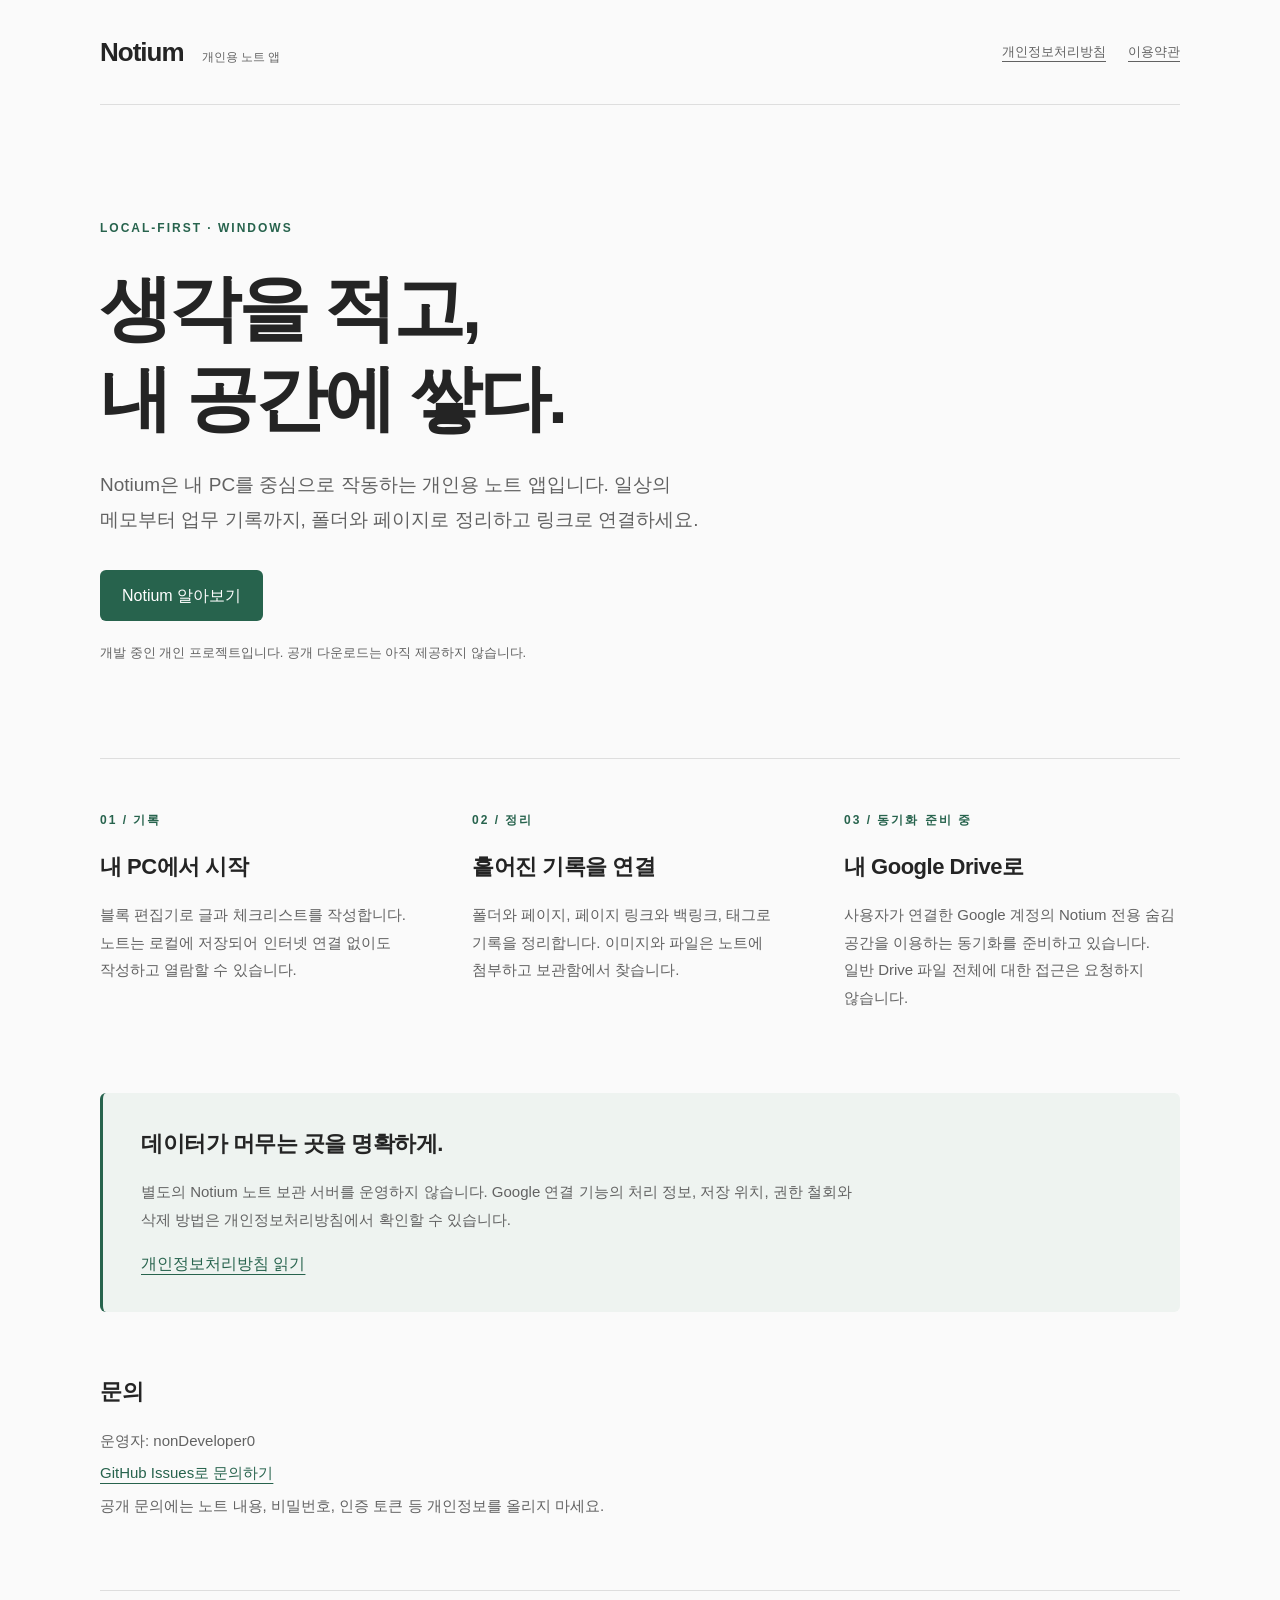
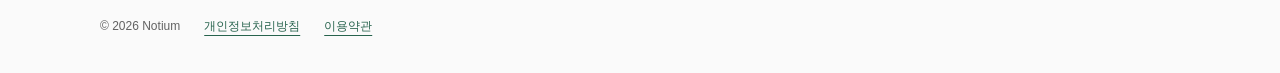
==== index.html @ f17eb492 "Create Notium homepage and privacy policies" ====
<!doctype html>
<html lang="ko">
  <head>
    <meta charset="utf-8" />
    <meta name="viewport" content="width=device-width, initial-scale=1" />
    <meta
      name="description"
      content="Notium은 내 PC에서 기록하고 정리하는 개인용 로컬 우선 노트 앱입니다."
    />
    <title>Notium — 내 기록의 자리</title>
    <link rel="stylesheet" href="style.css" />
  </head>
  <body>
    <a class="skip" href="#main">본문으로 이동</a>
    <header>
      <a class="brand" href="./">Notium<span>개인용 노트 앱</span></a>
      <nav aria-label="주 메뉴">
        <a href="privacy.html">개인정보처리방침</a><a href="terms.html">이용약관</a>
      </nav>
    </header>
    <main id="main">
      <section class="hero">
        <p class="eyebrow">LOCAL-FIRST · WINDOWS</p>
        <h1>생각을 적고,<br />내 공간에 쌓다.</h1>
        <p class="lead">
          Notium은 내 PC를 중심으로 작동하는 개인용 노트 앱입니다. 일상의 메모부터 업무 기록까지,
          폴더와 페이지로 정리하고 링크로 연결하세요.
        </p>
        <a class="button" href="#about">Notium 알아보기</a>
        <p class="status">개발 중인 개인 프로젝트입니다. 공개 다운로드는 아직 제공하지 않습니다.</p>
      </section>
      <section id="about" class="features" aria-label="주요 기능">
        <article>
          <p class="number">01 / 기록</p>
          <h2>내 PC에서 시작</h2>
          <p>
            블록 편집기로 글과 체크리스트를 작성합니다. 노트는 로컬에 저장되어 인터넷 연결 없이도
            작성하고 열람할 수 있습니다.
          </p>
        </article>
        <article>
          <p class="number">02 / 정리</p>
          <h2>흩어진 기록을 연결</h2>
          <p>
            폴더와 페이지, 페이지 링크와 백링크, 태그로 기록을 정리합니다. 이미지와 파일은 노트에
            첨부하고 보관함에서 찾습니다.
          </p>
        </article>
        <article>
          <p class="number">03 / 동기화 준비 중</p>
          <h2>내 Google Drive로</h2>
          <p>
            사용자가 연결한 Google 계정의 Notium 전용 숨김 공간을 이용하는 동기화를 준비하고
            있습니다. 일반 Drive 파일 전체에 대한 접근은 요청하지 않습니다.
          </p>
        </article>
      </section>
      <section class="notice">
        <h2>데이터가 머무는 곳을 명확하게.</h2>
        <p>
          별도의 Notium 노트 보관 서버를 운영하지 않습니다. Google 연결 기능의 처리 정보, 저장 위치,
          권한 철회와 삭제 방법은 개인정보처리방침에서 확인할 수 있습니다.
        </p>
        <a href="privacy.html">개인정보처리방침 읽기</a>
      </section>
      <section class="contact">
        <h2>문의</h2>
        <p>운영자: nonDeveloper0</p>
        <p>
          <a href="https://github.com/nonDeveloper0/Notium-site/issues">GitHub Issues로 문의하기</a>
        </p>
        <p class="muted">
          공개 문의에는 노트 내용, 비밀번호, 인증 토큰 등 개인정보를 올리지 마세요.
        </p>
      </section>
    </main>
    <footer>
      <span>© 2026 Notium</span><a href="privacy.html">개인정보처리방침</a
      ><a href="terms.html">이용약관</a>
    </footer>
  </body>
</html>
---- style.css ----
:root {
  color-scheme: light;
  --bg: #fafafa;
  --ink: #242424;
  --muted: #626262;
  --line: #dedede;
  --accent: #27634d;
}
* {
  box-sizing: border-box;
}
html {
  scroll-behavior: smooth;
}
body {
  margin: 0;
  background: var(--bg);
  color: var(--ink);
  font-family: 'Segoe UI', 'Malgun Gothic', sans-serif;
  line-height: 1.85;
  word-break: keep-all;
  overflow-wrap: anywhere;
}
a {
  color: var(--accent);
  text-underline-offset: 5px;
}
a:hover {
  text-decoration-thickness: 2px;
}
a:focus-visible {
  outline: 3px solid var(--accent);
  outline-offset: 5px;
}
header,
main,
footer {
  width: min(1080px, calc(100% - 64px));
  margin-inline: auto;
}
header {
  display: flex;
  justify-content: space-between;
  align-items: center;
  gap: 24px;
  padding-block: 28px;
  border-bottom: 1px solid var(--line);
}
.brand {
  color: var(--ink);
  font-size: 26px;
  font-weight: 750;
  letter-spacing: -1px;
  text-decoration: none;
}
.brand span {
  display: inline-block;
  margin-left: 18px;
  font-size: 12px;
  color: var(--muted);
  font-weight: 400;
  letter-spacing: 0;
}
nav {
  display: flex;
  flex-wrap: wrap;
  gap: 22px;
  font-size: 13px;
}
nav a {
  color: var(--muted);
}
.hero {
  padding: 100px 0 80px;
  max-width: 790px;
}
.eyebrow,
.number {
  color: var(--accent);
  font-size: 12px;
  font-weight: 650;
  letter-spacing: 2px;
}
h1 {
  font-size: clamp(40px, 6vw, 72px);
  line-height: 1.25;
  letter-spacing: -3px;
  margin: 24px 0;
}
.lead {
  max-width: 620px;
  font-size: 19px;
  color: var(--muted);
  margin-bottom: 32px;
}
.button {
  display: inline-block;
  background: var(--accent);
  color: white;
  text-decoration: none;
  padding: 11px 22px;
  border-radius: 6px;
}
.status,
.muted {
  color: var(--muted);
  font-size: 13px;
}
.status {
  margin-top: 20px;
}
.features {
  display: grid;
  grid-template-columns: repeat(3, 1fr);
  gap: 36px;
  padding: 38px 0 66px;
  border-top: 1px solid var(--line);
}
h2 {
  font-size: 22px;
  letter-spacing: -0.5px;
  line-height: 1.5;
}
.features p:not(.number),
.notice p,
.contact p {
  color: var(--muted);
  font-size: 15px;
}
.notice {
  padding: 34px 38px;
  background: #eef3f0;
  border-left: 3px solid var(--accent);
  border-radius: 6px;
}
.notice h2 {
  margin-top: 0;
}
.notice p {
  max-width: 720px;
}
.contact {
  padding-block: 45px 65px;
}
.contact p {
  margin-block: 5px;
}
footer {
  display: flex;
  flex-wrap: wrap;
  gap: 24px;
  border-top: 1px solid var(--line);
  padding-block: 24px 36px;
  font-size: 12px;
  color: var(--muted);
}
.document {
  max-width: 780px;
  padding-block: 60px 80px;
}
.document h1 {
  font-size: clamp(32px, 5vw, 44px);
  letter-spacing: -1.5px;
}
.document h2 {
  margin-top: 42px;
}
.document p,
.document li {
  font-size: 15px;
}
.document li {
  margin-bottom: 12px;
}
.document ul {
  padding-left: 24px;
}
aside {
  padding: 20px 24px;
  background: #eef3f0;
  border-left: 3px solid var(--accent);
  border-radius: 6px;
  font-size: 14px;
  margin-block: 28px;
}
code {
  font-size: 13px;
  overflow-wrap: anywhere;
}
.skip {
  position: absolute;
  left: 16px;
  top: -100px;
  background: white;
  padding: 8px 16px;
}
.skip:focus {
  top: 8px;
}
@media (max-width: 700px) {
  header,
  main,
  footer {
    width: calc(100% - 40px);
  }
  header {
    align-items: flex-start;
    flex-direction: column;
    gap: 10px;
  }
  nav {
    gap: 18px;
  }
  .hero {
    padding-block: 60px 50px;
  }
  h1 {
    letter-spacing: -2px;
  }
  .lead {
    font-size: 17px;
  }
  .features {
    grid-template-columns: 1fr;
    gap: 16px;
    padding-bottom: 40px;
  }
  .notice {
    padding: 24px;
  }
  .document {
    padding-top: 36px;
  }
}
@media (prefers-reduced-motion: reduce) {
  html {
    scroll-behavior: auto;
  }
}
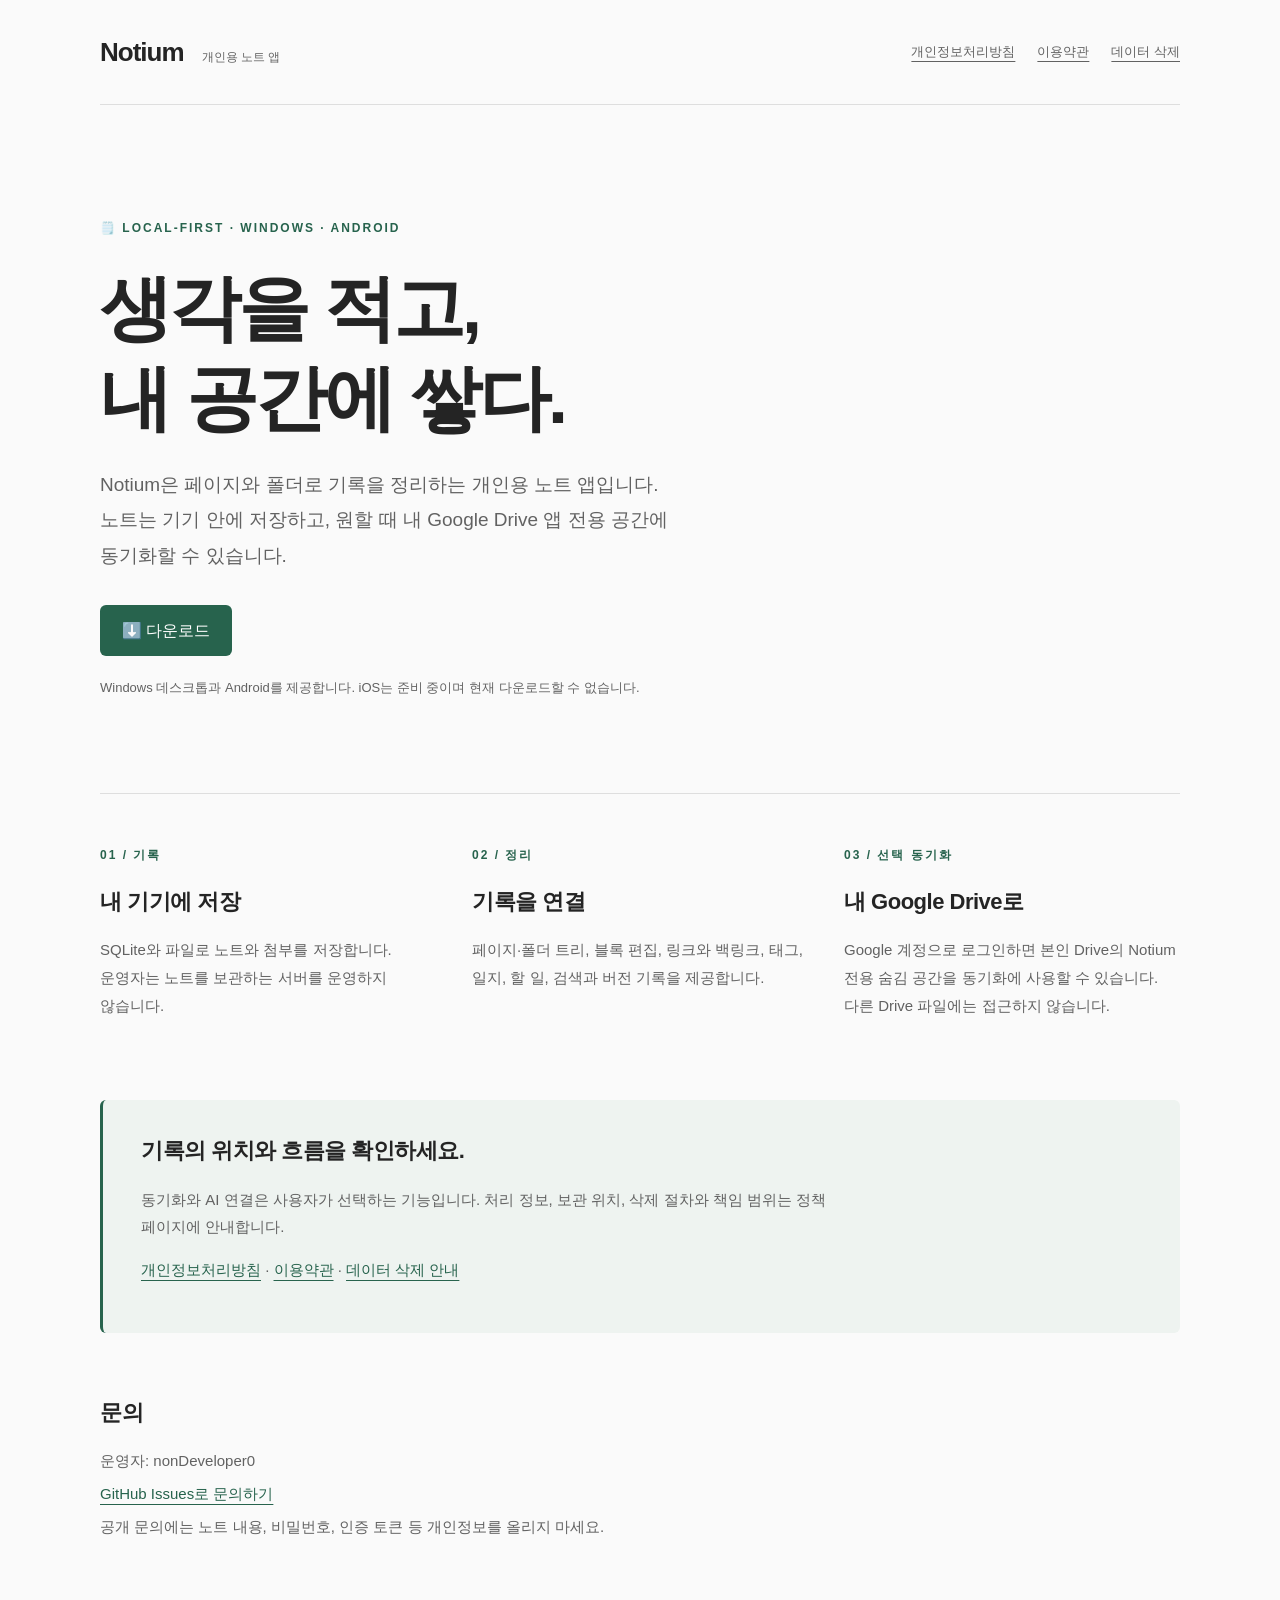
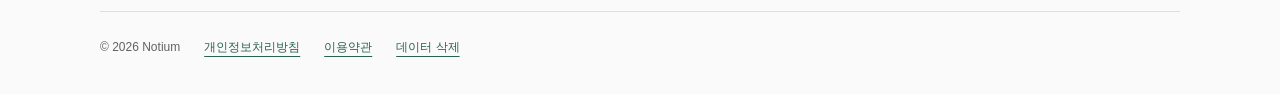
==== commit 872be1bb: "docs: update Notium release and policy pages" ====
--- a/index.html
+++ b/index.html
@@ -3,10 +3,7 @@
   <head>
     <meta charset="utf-8" />
     <meta name="viewport" content="width=device-width, initial-scale=1" />
-    <meta
-      name="description"
-      content="Notium은 내 PC에서 기록하고 정리하는 개인용 로컬 우선 노트 앱입니다."
-    />
+    <meta name="description" content="Notium은 기록을 기기 안에 보관하는 개인용 로컬 우선 노트 앱입니다." />
     <title>Notium — 내 기록의 자리</title>
     <link rel="stylesheet" href="style.css" />
   </head>
@@ -15,68 +12,33 @@
     <header>
       <a class="brand" href="./">Notium<span>개인용 노트 앱</span></a>
       <nav aria-label="주 메뉴">
-        <a href="privacy.html">개인정보처리방침</a><a href="terms.html">이용약관</a>
+        <a href="privacy.html">개인정보처리방침</a><a href="terms.html">이용약관</a><a href="data-deletion.html">데이터 삭제</a>
       </nav>
     </header>
     <main id="main">
       <section class="hero">
-        <p class="eyebrow">LOCAL-FIRST · WINDOWS</p>
+        <p class="eyebrow">🗒️ LOCAL-FIRST · WINDOWS · ANDROID</p>
         <h1>생각을 적고,<br />내 공간에 쌓다.</h1>
-        <p class="lead">
-          Notium은 내 PC를 중심으로 작동하는 개인용 노트 앱입니다. 일상의 메모부터 업무 기록까지,
-          폴더와 페이지로 정리하고 링크로 연결하세요.
-        </p>
-        <a class="button" href="#about">Notium 알아보기</a>
-        <p class="status">개발 중인 개인 프로젝트입니다. 공개 다운로드는 아직 제공하지 않습니다.</p>
+        <p class="lead">Notium은 페이지와 폴더로 기록을 정리하는 개인용 노트 앱입니다. 노트는 기기 안에 저장하고, 원할 때 내 Google Drive 앱 전용 공간에 동기화할 수 있습니다.</p>
+        <a class="button" href="https://github.com/nonDeveloper0/Notium-releases/releases/latest">⬇️ 다운로드</a>
+        <p class="status">Windows 데스크톱과 Android를 제공합니다. iOS는 준비 중이며 현재 다운로드할 수 없습니다.</p>
       </section>
-      <section id="about" class="features" aria-label="주요 기능">
-        <article>
-          <p class="number">01 / 기록</p>
-          <h2>내 PC에서 시작</h2>
-          <p>
-            블록 편집기로 글과 체크리스트를 작성합니다. 노트는 로컬에 저장되어 인터넷 연결 없이도
-            작성하고 열람할 수 있습니다.
-          </p>
-        </article>
-        <article>
-          <p class="number">02 / 정리</p>
-          <h2>흩어진 기록을 연결</h2>
-          <p>
-            폴더와 페이지, 페이지 링크와 백링크, 태그로 기록을 정리합니다. 이미지와 파일은 노트에
-            첨부하고 보관함에서 찾습니다.
-          </p>
-        </article>
-        <article>
-          <p class="number">03 / 동기화 준비 중</p>
-          <h2>내 Google Drive로</h2>
-          <p>
-            사용자가 연결한 Google 계정의 Notium 전용 숨김 공간을 이용하는 동기화를 준비하고
-            있습니다. 일반 Drive 파일 전체에 대한 접근은 요청하지 않습니다.
-          </p>
-        </article>
+      <section class="features" aria-label="주요 기능">
+        <article><p class="number">01 / 기록</p><h2>내 기기에 저장</h2><p>SQLite와 파일로 노트와 첨부를 저장합니다. 운영자는 노트를 보관하는 서버를 운영하지 않습니다.</p></article>
+        <article><p class="number">02 / 정리</p><h2>기록을 연결</h2><p>페이지·폴더 트리, 블록 편집, 링크와 백링크, 태그, 일지, 할 일, 검색과 버전 기록을 제공합니다.</p></article>
+        <article><p class="number">03 / 선택 동기화</p><h2>내 Google Drive로</h2><p>Google 계정으로 로그인하면 본인 Drive의 Notium 전용 숨김 공간을 동기화에 사용할 수 있습니다. 다른 Drive 파일에는 접근하지 않습니다.</p></article>
       </section>
       <section class="notice">
-        <h2>데이터가 머무는 곳을 명확하게.</h2>
-        <p>
-          별도의 Notium 노트 보관 서버를 운영하지 않습니다. Google 연결 기능의 처리 정보, 저장 위치,
-          권한 철회와 삭제 방법은 개인정보처리방침에서 확인할 수 있습니다.
-        </p>
-        <a href="privacy.html">개인정보처리방침 읽기</a>
+        <h2>기록의 위치와 흐름을 확인하세요.</h2>
+        <p>동기화와 AI 연결은 사용자가 선택하는 기능입니다. 처리 정보, 보관 위치, 삭제 절차와 책임 범위는 정책 페이지에 안내합니다.</p>
+        <p><a href="privacy.html">개인정보처리방침</a> · <a href="terms.html">이용약관</a> · <a href="data-deletion.html">데이터 삭제 안내</a></p>
       </section>
       <section class="contact">
-        <h2>문의</h2>
-        <p>운영자: nonDeveloper0</p>
-        <p>
-          <a href="https://github.com/nonDeveloper0/Notium-site/issues">GitHub Issues로 문의하기</a>
-        </p>
-        <p class="muted">
-          공개 문의에는 노트 내용, 비밀번호, 인증 토큰 등 개인정보를 올리지 마세요.
-        </p>
+        <h2>문의</h2><p>운영자: nonDeveloper0</p>
+        <p><a href="https://github.com/nonDeveloper0/Notium-releases/issues">GitHub Issues로 문의하기</a></p>
+        <p class="muted">공개 문의에는 노트 내용, 비밀번호, 인증 토큰 등 개인정보를 올리지 마세요.</p>
       </section>
     </main>
-    <footer>
-      <span>© 2026 Notium</span><a href="privacy.html">개인정보처리방침</a
-      ><a href="terms.html">이용약관</a>
-    </footer>
+    <footer><span>© 2026 Notium</span><a href="privacy.html">개인정보처리방침</a><a href="terms.html">이용약관</a><a href="data-deletion.html">데이터 삭제</a></footer>
   </body>
 </html>
--- a/style.css
+++ b/style.css
@@ -183,6 +183,16 @@
   font-size: 14px;
   margin-block: 28px;
 }
+blockquote {
+  margin: 24px 0;
+  padding: 18px 22px;
+  border-left: 3px solid var(--accent);
+  background: #f0f2f0;
+  font-size: 14px;
+}
+.document ol {
+  padding-left: 24px;
+}
 code {
   font-size: 13px;
   overflow-wrap: anywhere;
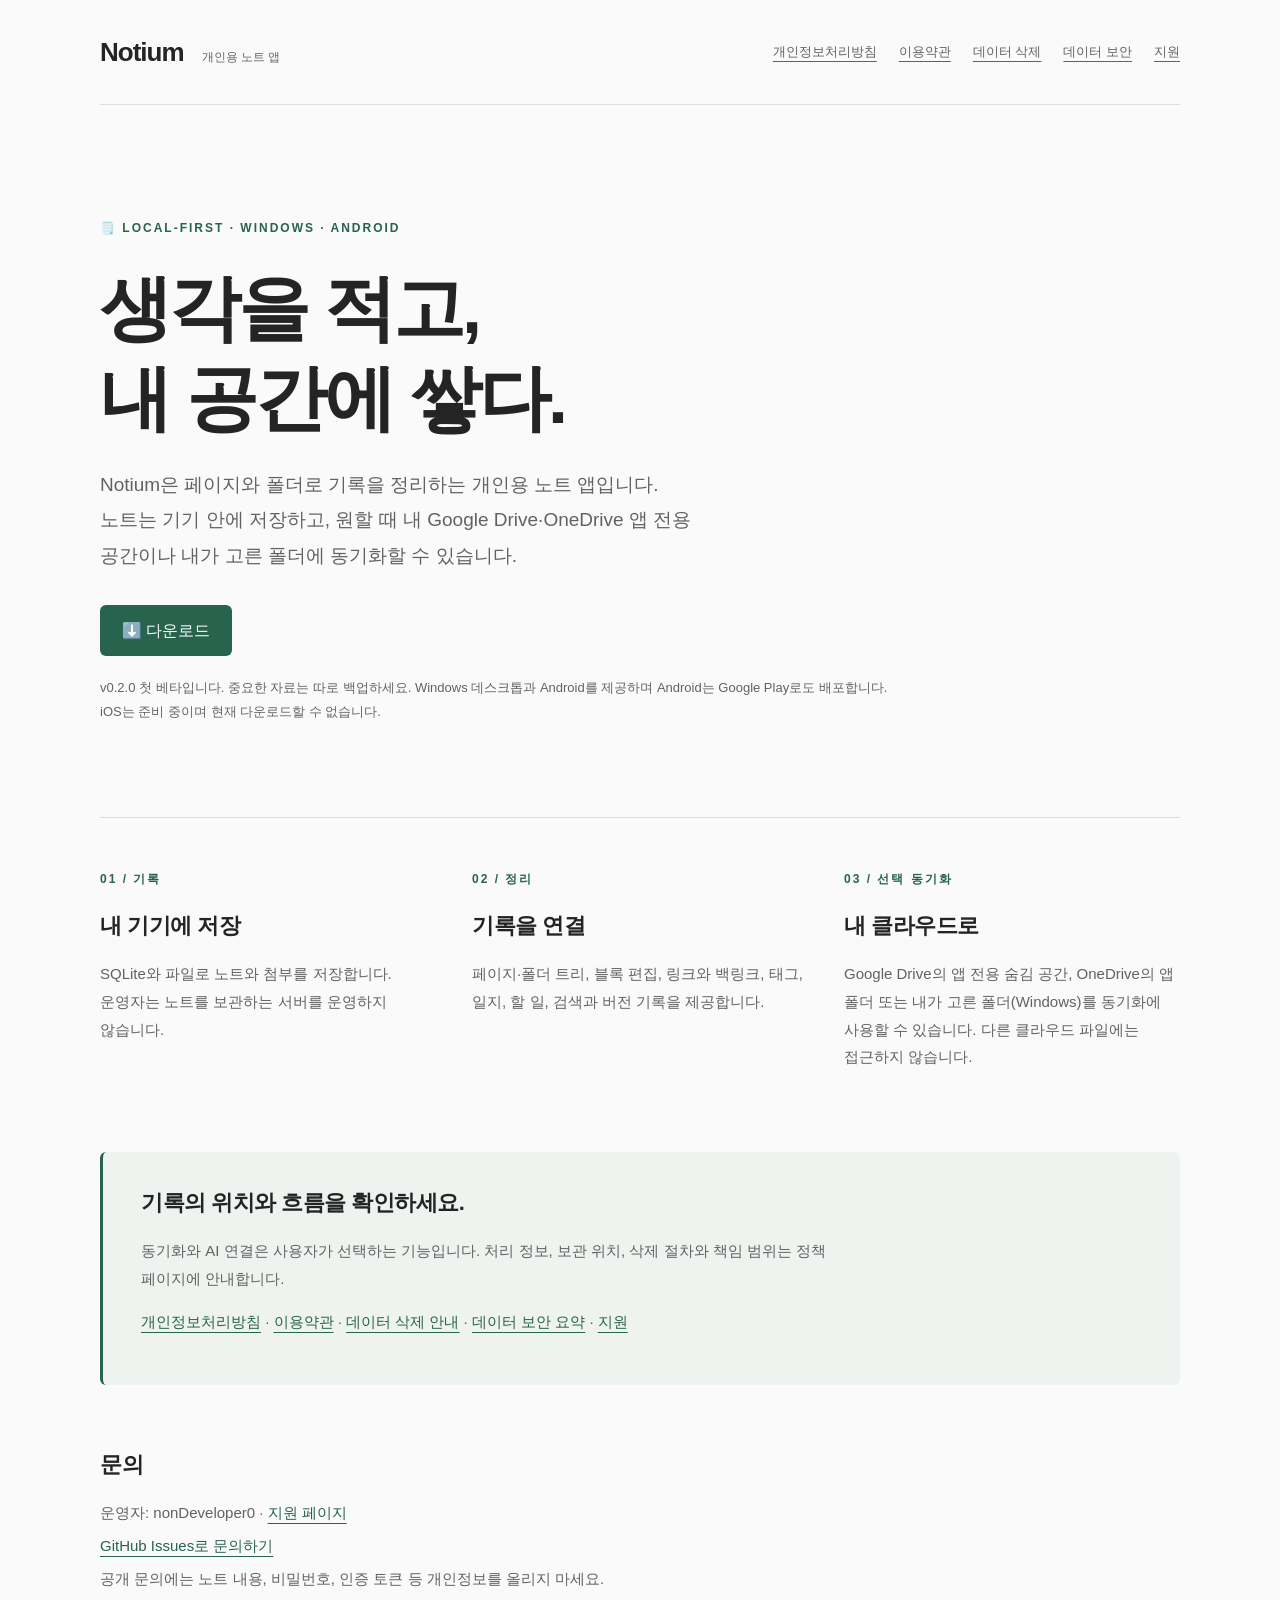
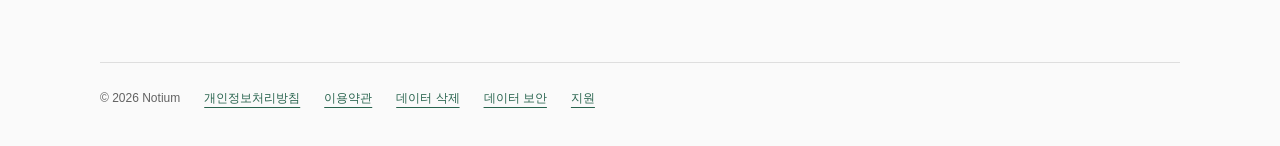
==== commit e98d63e9: "docs: Play-ready policy pages for v0.2.0 beta Update privacy, terms and data deletion for OneDrive a" ====
--- a/index.html
+++ b/index.html
@@ -12,33 +12,33 @@
     <header>
       <a class="brand" href="./">Notium<span>개인용 노트 앱</span></a>
       <nav aria-label="주 메뉴">
-        <a href="privacy.html">개인정보처리방침</a><a href="terms.html">이용약관</a><a href="data-deletion.html">데이터 삭제</a>
+        <a href="privacy.html">개인정보처리방침</a><a href="terms.html">이용약관</a><a href="data-deletion.html">데이터 삭제</a><a href="data-safety.html">데이터 보안</a><a href="support.html">지원</a>
       </nav>
     </header>
     <main id="main">
       <section class="hero">
         <p class="eyebrow">🗒️ LOCAL-FIRST · WINDOWS · ANDROID</p>
         <h1>생각을 적고,<br />내 공간에 쌓다.</h1>
-        <p class="lead">Notium은 페이지와 폴더로 기록을 정리하는 개인용 노트 앱입니다. 노트는 기기 안에 저장하고, 원할 때 내 Google Drive 앱 전용 공간에 동기화할 수 있습니다.</p>
+        <p class="lead">Notium은 페이지와 폴더로 기록을 정리하는 개인용 노트 앱입니다. 노트는 기기 안에 저장하고, 원할 때 내 Google Drive·OneDrive 앱 전용 공간이나 내가 고른 폴더에 동기화할 수 있습니다.</p>
         <a class="button" href="https://github.com/nonDeveloper0/Notium-releases/releases/latest">⬇️ 다운로드</a>
-        <p class="status">Windows 데스크톱과 Android를 제공합니다. iOS는 준비 중이며 현재 다운로드할 수 없습니다.</p>
+        <p class="status">v0.2.0 첫 베타입니다. 중요한 자료는 따로 백업하세요. Windows 데스크톱과 Android를 제공하며 Android는 Google Play로도 배포합니다. iOS는 준비 중이며 현재 다운로드할 수 없습니다.</p>
       </section>
       <section class="features" aria-label="주요 기능">
         <article><p class="number">01 / 기록</p><h2>내 기기에 저장</h2><p>SQLite와 파일로 노트와 첨부를 저장합니다. 운영자는 노트를 보관하는 서버를 운영하지 않습니다.</p></article>
         <article><p class="number">02 / 정리</p><h2>기록을 연결</h2><p>페이지·폴더 트리, 블록 편집, 링크와 백링크, 태그, 일지, 할 일, 검색과 버전 기록을 제공합니다.</p></article>
-        <article><p class="number">03 / 선택 동기화</p><h2>내 Google Drive로</h2><p>Google 계정으로 로그인하면 본인 Drive의 Notium 전용 숨김 공간을 동기화에 사용할 수 있습니다. 다른 Drive 파일에는 접근하지 않습니다.</p></article>
+        <article><p class="number">03 / 선택 동기화</p><h2>내 클라우드로</h2><p>Google Drive의 앱 전용 숨김 공간, OneDrive의 앱 폴더 또는 내가 고른 폴더(Windows)를 동기화에 사용할 수 있습니다. 다른 클라우드 파일에는 접근하지 않습니다.</p></article>
       </section>
       <section class="notice">
         <h2>기록의 위치와 흐름을 확인하세요.</h2>
         <p>동기화와 AI 연결은 사용자가 선택하는 기능입니다. 처리 정보, 보관 위치, 삭제 절차와 책임 범위는 정책 페이지에 안내합니다.</p>
-        <p><a href="privacy.html">개인정보처리방침</a> · <a href="terms.html">이용약관</a> · <a href="data-deletion.html">데이터 삭제 안내</a></p>
+        <p><a href="privacy.html">개인정보처리방침</a> · <a href="terms.html">이용약관</a> · <a href="data-deletion.html">데이터 삭제 안내</a> · <a href="data-safety.html">데이터 보안 요약</a> · <a href="support.html">지원</a></p>
       </section>
       <section class="contact">
-        <h2>문의</h2><p>운영자: nonDeveloper0</p>
+        <h2>문의</h2><p>운영자: nonDeveloper0 · <a href="support.html">지원 페이지</a></p>
         <p><a href="https://github.com/nonDeveloper0/Notium-releases/issues">GitHub Issues로 문의하기</a></p>
         <p class="muted">공개 문의에는 노트 내용, 비밀번호, 인증 토큰 등 개인정보를 올리지 마세요.</p>
       </section>
     </main>
-    <footer><span>© 2026 Notium</span><a href="privacy.html">개인정보처리방침</a><a href="terms.html">이용약관</a><a href="data-deletion.html">데이터 삭제</a></footer>
+    <footer><span>© 2026 Notium</span><a href="privacy.html">개인정보처리방침</a><a href="terms.html">이용약관</a><a href="data-deletion.html">데이터 삭제</a><a href="data-safety.html">데이터 보안</a><a href="support.html">지원</a></footer>
   </body>
 </html>
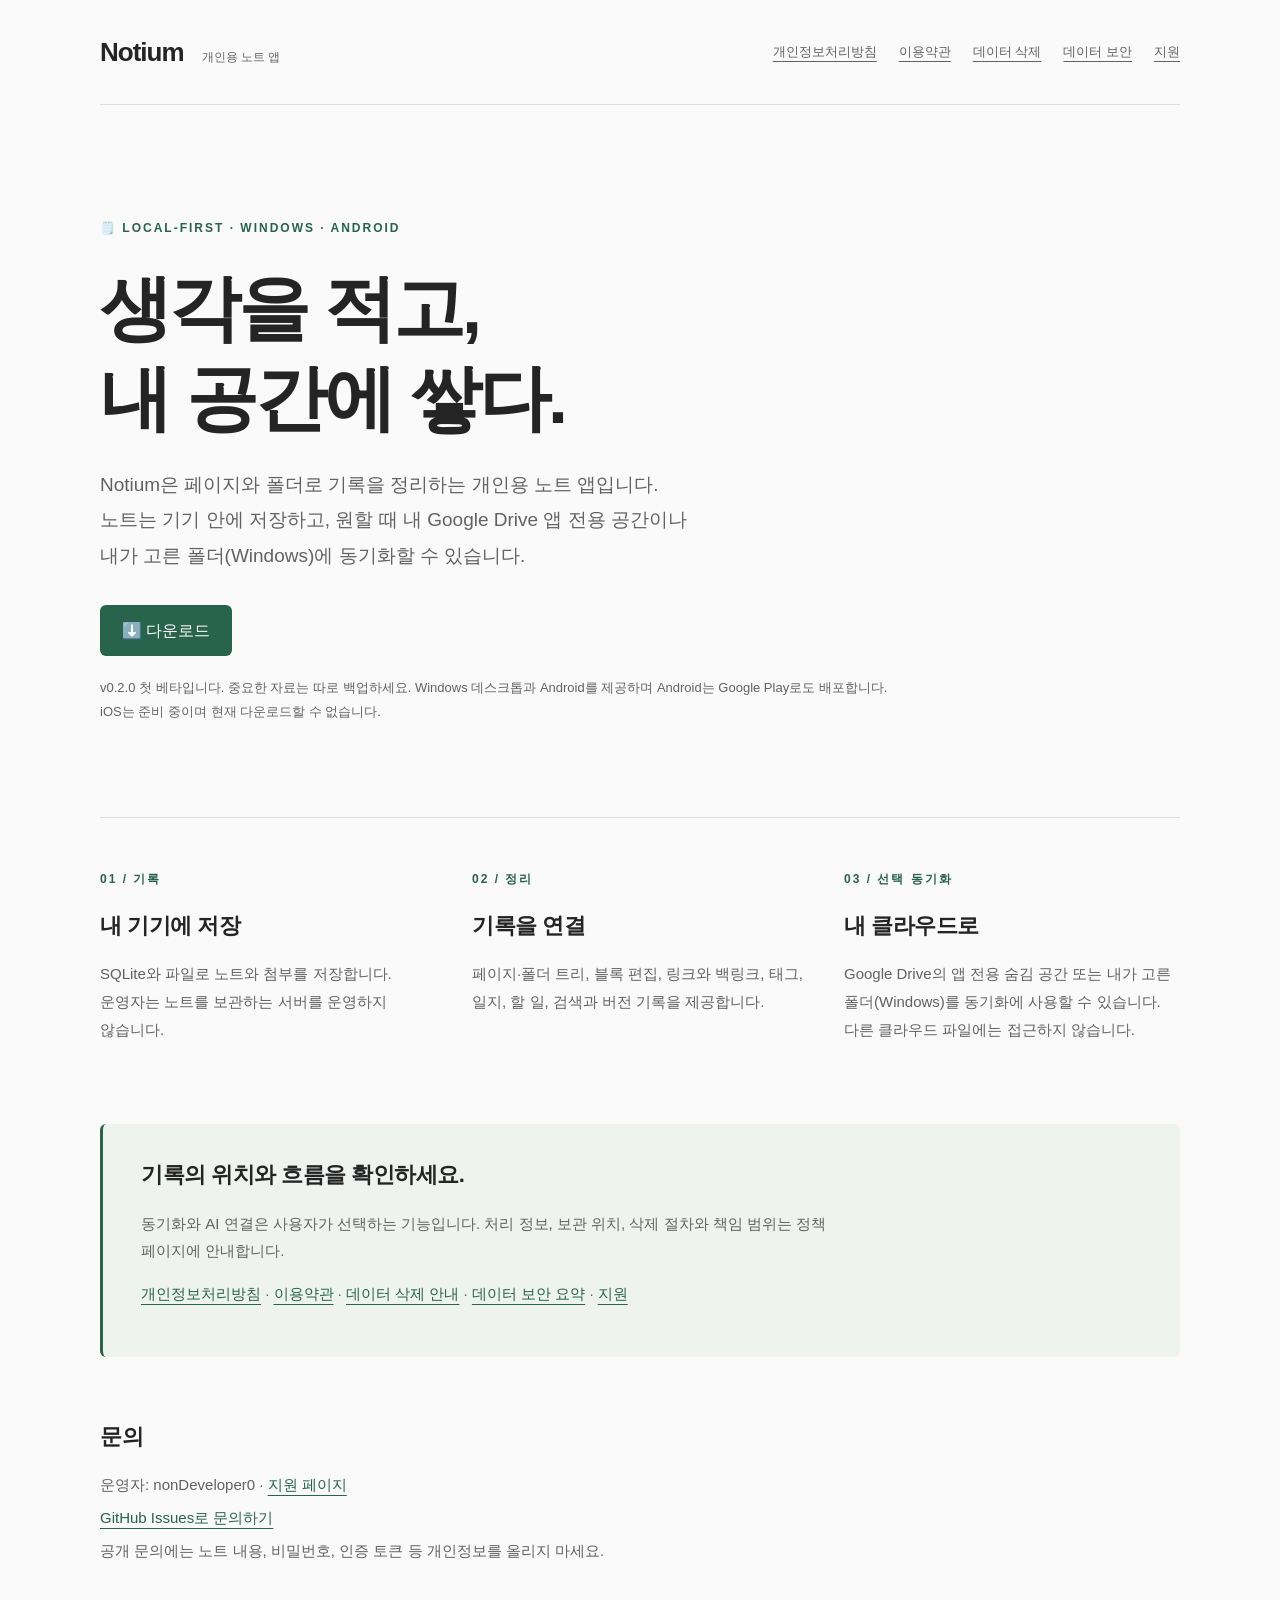
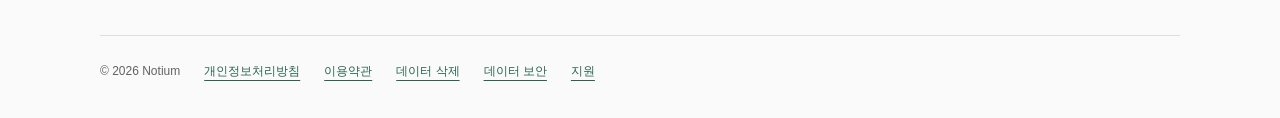
==== commit 4ee38e66: "docs: drop OneDrive from policy pages (not in v0.2.0) Co-Authored-By: Claude Opus 5.5 <noreply@anthr" ====
--- a/index.html
+++ b/index.html
@@ -19,14 +19,14 @@
       <section class="hero">
         <p class="eyebrow">🗒️ LOCAL-FIRST · WINDOWS · ANDROID</p>
         <h1>생각을 적고,<br />내 공간에 쌓다.</h1>
-        <p class="lead">Notium은 페이지와 폴더로 기록을 정리하는 개인용 노트 앱입니다. 노트는 기기 안에 저장하고, 원할 때 내 Google Drive·OneDrive 앱 전용 공간이나 내가 고른 폴더에 동기화할 수 있습니다.</p>
+        <p class="lead">Notium은 페이지와 폴더로 기록을 정리하는 개인용 노트 앱입니다. 노트는 기기 안에 저장하고, 원할 때 내 Google Drive 앱 전용 공간이나 내가 고른 폴더(Windows)에 동기화할 수 있습니다.</p>
         <a class="button" href="https://github.com/nonDeveloper0/Notium-releases/releases/latest">⬇️ 다운로드</a>
         <p class="status">v0.2.0 첫 베타입니다. 중요한 자료는 따로 백업하세요. Windows 데스크톱과 Android를 제공하며 Android는 Google Play로도 배포합니다. iOS는 준비 중이며 현재 다운로드할 수 없습니다.</p>
       </section>
       <section class="features" aria-label="주요 기능">
         <article><p class="number">01 / 기록</p><h2>내 기기에 저장</h2><p>SQLite와 파일로 노트와 첨부를 저장합니다. 운영자는 노트를 보관하는 서버를 운영하지 않습니다.</p></article>
         <article><p class="number">02 / 정리</p><h2>기록을 연결</h2><p>페이지·폴더 트리, 블록 편집, 링크와 백링크, 태그, 일지, 할 일, 검색과 버전 기록을 제공합니다.</p></article>
-        <article><p class="number">03 / 선택 동기화</p><h2>내 클라우드로</h2><p>Google Drive의 앱 전용 숨김 공간, OneDrive의 앱 폴더 또는 내가 고른 폴더(Windows)를 동기화에 사용할 수 있습니다. 다른 클라우드 파일에는 접근하지 않습니다.</p></article>
+        <article><p class="number">03 / 선택 동기화</p><h2>내 클라우드로</h2><p>Google Drive의 앱 전용 숨김 공간 또는 내가 고른 폴더(Windows)를 동기화에 사용할 수 있습니다. 다른 클라우드 파일에는 접근하지 않습니다.</p></article>
       </section>
       <section class="notice">
         <h2>기록의 위치와 흐름을 확인하세요.</h2>
